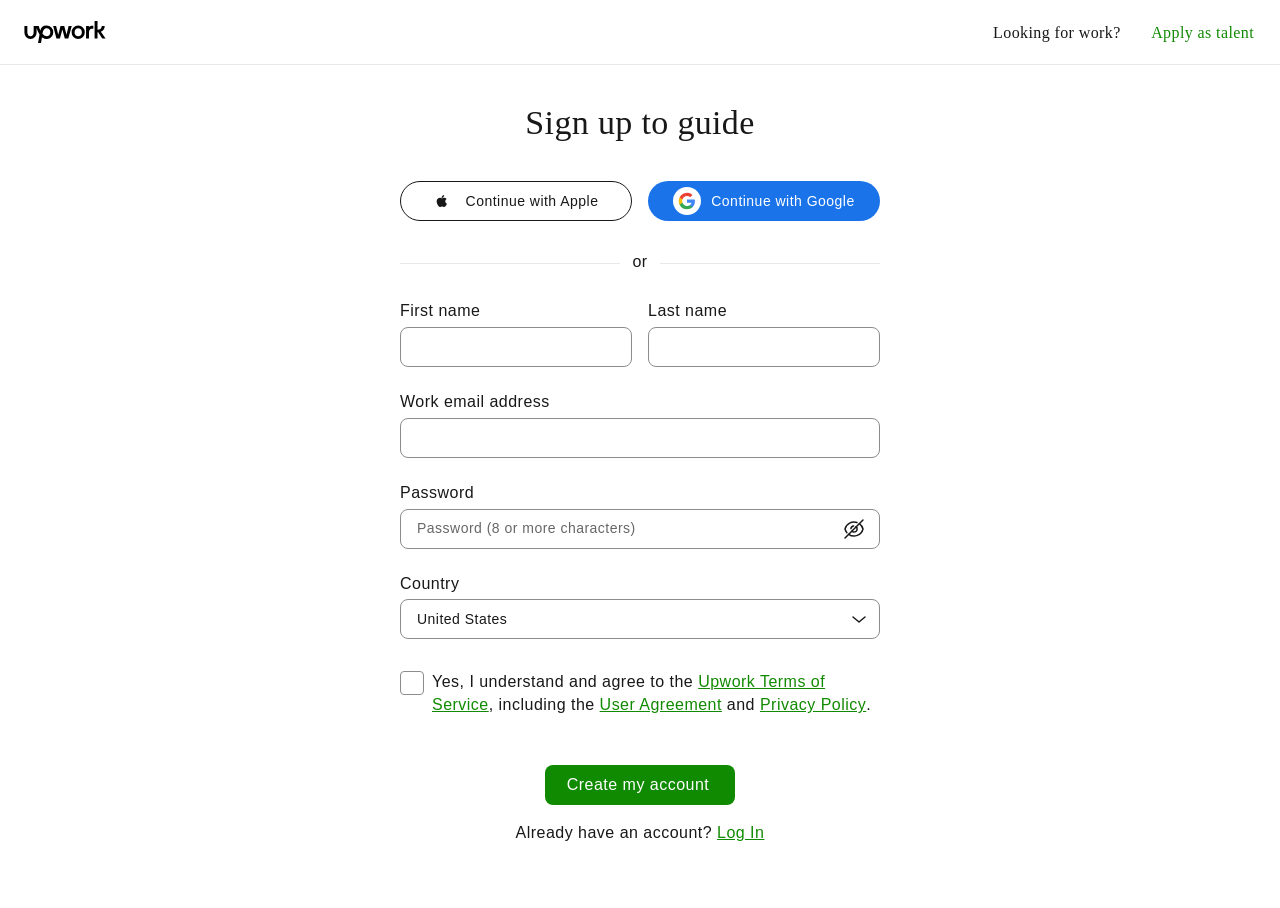
==== client/signup/index.html @ c08cac0e "Added Customer 'inbox' page" ====
<!DOCTYPE html>
<html lang="en" theme="air-3-0">

<head>
  <meta charset="utf-8">
  <meta name="viewport" content="width=device-width, initial-scale=1">
  <title>Sign up to hire talent</title>
  <link rel="stylesheet" href="upwork-signup.css">
</head>

<body theme="air-3-0">
  <div class="microapp-slot-top">
    <div class="ma-scope_visitor-skinny" data-app="visitor-skinny" data-qa="" data-ver="v0.1.317"
      id="visitor-skinny-app-container" theme="air-3-0">
      <header class="nav-scrolled-top" data-internal-app="visitor-skinny" data-qa="visitor-skinny-nav"
        id="visitor-skinny-nav">
        <div class="visitor-skinny-nav-header"><a class="up-n-link nav-brand" data-cy="brand"
            href="https://www.upwork.com/" target="_self"><span class="sr-only"> Upwork home </span><span
              class="nav-logo"><svg aria-hidden="true" role="img" viewbox="0 0 102 28"
                xmlns="http://www.w3.org/2000/svg">
                <path
                  d="M28.18,19.06A6.54,6.54,0,0,1,23,16c.67-5.34,2.62-7,5.2-7s4.54,2,4.54,5-2,5-4.54,5m0-13.34a7.77,7.77,0,0,0-7.9,6.08,26,26,0,0,1-1.93-5.62H12v7.9c0,2.87-1.3,5-3.85,5s-4-2.12-4-5l0-7.9H.49v7.9A8.61,8.61,0,0,0,2.6,20a7.27,7.27,0,0,0,5.54,2.35c4.41,0,7.5-3.39,7.5-8.24V8.77a25.87,25.87,0,0,0,3.66,8.05L17.34,28h3.72l1.29-7.92a11,11,0,0,0,1.36,1,8.32,8.32,0,0,0,4.14,1.28h.34A8.1,8.1,0,0,0,36.37,14a8.12,8.12,0,0,0-8.19-8.31"
                  fill="var(--nav-logo)"></path>
                <path d="M80.8,7.86V6.18H77.2V21.81h3.65V15.69c0-3.77.34-6.48,5.4-6.13V6c-2.36-.18-4.2.31-5.45,1.87"
                  fill="var(--nav-logo)"></path>
                <polygon fill="var(--nav-logo)"
                  points="55.51 6.17 52.87 17.11 50.05 6.17 45.41 6.17 42.59 17.11 39.95 6.17 36.26 6.17 40.31 21.82 44.69 21.82 47.73 10.71 50.74 21.82 55.12 21.82 59.4 6.17 55.51 6.17">
                </polygon>
                <path
                  d="M67.42,19.07c-2.59,0-4.53-2.05-4.53-5s2-5,4.53-5S72,11,72,14s-2,5-4.54,5m0-13.35A8.1,8.1,0,0,0,59.25,14,8.18,8.18,0,1,0,75.6,14a8.11,8.11,0,0,0-8.18-8.31"
                  fill="var(--nav-logo)"></path>
                <path
                  d="M91.47,14.13h.84l5.09,7.69h4.11l-5.85-8.53a7.66,7.66,0,0,0,4.74-7.11H96.77c0,3.37-2.66,4.65-5.3,4.65V0H87.82V21.82h3.64Z"
                  fill="var(--nav-logo)"></path>
              </svg></span><!-- --></a><!-- --></div>
        <div class="visitor-skinny-nav-center"></div>
        <nav aria-label="Primary">
          <ul class="visitor-skinny-nav-right"><!-- --><!-- -->
            <li><span class="nav-d-none nav-d-lg-inline"> Looking for work? </span><a
                class="up-n-link nav-air3-btn nav-air3-btn-link nav-d-none nav-d-lg-inline-flex pr-0"
                href="https://www.upwork.com/nx/signup/?dest=home"> Apply as talent </a></li>
          </ul>
        </nav>
      </header><!-- -->
    </div>

  </div>
  <div id="__nuxt">
    <div id="__layout">
      <div class="layout-container" data-fetch-key="NuxtLayoutVisitorSkinny:0" data-umq-ssr="1">
        <div class="layout">
          <div class="visitor-skinny-app-loader" data-v-7e92b310=""></div> <!-- -->
          <main id="main" tabindex="-1">
            <div><!-- --> <!-- --> <!-- -->
              <div class="container air3-grid-container" data-v-27736af6="" id="signup-redesigned-form">
                <div aria-live="polite" class="sr-only" data-v-27736af6="" id="loading-status" role="status"></div>
                <div class="page-container" data-v-27736af6=""><!-- -->
                  <div class="page-card mt-8x my-md-10x mb-0 mb-md-10x py-0" data-v-27736af6=""><!-- -->
                    <h2 class="text-center display-rebrand my-6x" data-v-27736af6="">
                      <div data-v-27736af6=""><span data-v-27736af6="">Sign up to guide</span></div>
                    </h2>
                    <div class="text-center" data-v-27736af6=""><!-- --></div>
                    <div data-v-27736af6="">
                      <div class="air3-grid-container my-6x my-md-10x col-gap-4x" data-v-27736af6="">
                        <div class="span-12 span-md-6 sso-button-container" data-v-27736af6=""><button
                            class="air3-btn mr-0 apple-sso-button full-width mb-0 air3-btn-primary p-0"
                            data-v-27736af6="" data-v-94dd5504="" type="button">
                            <div class="mr-2x air3-icon sm" data-v-94dd5504=""><svg aria-hidden="true" fill="none"
                                role="img" viewbox="0 0 24 24" xmlns="http://www.w3.org/2000/svg">
                                <path clip-rule="evenodd"
                                  d="M15.117 3a3.908 3.908 0 01-.87 2.918 3.607 3.607 0 01-2.778 1.409 3.657 3.657 0 01.9-2.848A4.287 4.287 0 0115.117 3z"
                                  fill="var(--icon-color, #001e00)" fill-rule="evenodd"></path>
                                <path clip-rule="evenodd"
                                  d="M18.295 18.381c.453-.69.844-1.42 1.17-2.178a3.997 3.997 0 01-.53-7.204 4.586 4.586 0 00-3.458-1.83c-.705.01-1.401.16-2.048.44-.433.22-.905.353-1.389.39a4.726 4.726 0 01-1.559-.36c-.6-.25-1.24-.388-1.888-.41a4.676 4.676 0 00-3.777 2.26c-1.31 1.998-1.09 5.805.999 8.992.79 1.2 1.808 2.508 3.127 2.508.46-.01.91-.123 1.32-.33a3.997 3.997 0 013.587 0c.395.217.838.334 1.289.34 1.329-.01 2.398-1.459 3.157-2.618z"
                                  fill="var(--icon-color, #001e00)" fill-rule="evenodd"></path>
                              </svg></div> <span data-v-94dd5504="">Continue with Apple</span>
                          </button> <!-- --> <!-- --></div>
                        <div class="span-12 sso-button-container span-md-6" data-v-27736af6="">
                          <div data-v-27736af6="">
                            <div>
                              <div id="up_gsi_button">
                                <button class="google-sso-static" type="button">
                                  <span class="google-sso-static-logo">
                                    <svg aria-hidden="true" viewbox="0 0 24 24" xmlns="http://www.w3.org/2000/svg">
                                      <path
                                        d="M22.56 12.25c0-.78-.07-1.53-.2-2.25H12v4.26h5.92a5.06 5.06 0 01-2.2 3.32v2.77h3.57c2.08-1.92 3.27-4.74 3.27-8.1z"
                                        fill="#4285F4"></path>
                                      <path
                                        d="M12 23c2.97 0 5.46-.98 7.28-2.66l-3.57-2.77c-.98.66-2.23 1.06-3.71 1.06-2.86 0-5.29-1.93-6.16-4.53H2.18v2.84A11 11 0 0012 23z"
                                        fill="#34A853"></path>
                                      <path
                                        d="M5.84 14.1A6.6 6.6 0 015.49 12c0-.73.13-1.43.35-2.09V7.07H2.18a11 11 0 000 9.87l3.66-2.85z"
                                        fill="#FBBC05"></path>
                                      <path
                                        d="M12 5.38c1.62 0 3.06.56 4.21 1.64l3.15-3.15A11 11 0 002.18 7.07l3.66 2.84C6.71 7.31 9.14 5.38 12 5.38z"
                                        fill="#EA4335"></path>
                                    </svg>
                                  </span>
                                  <span>Continue with Google</span>
                                </button>
                              </div>
                            </div>
                          </div> <!-- --> <!-- -->
                        </div>
                      </div>
                      <p class="google-sso-separator my-6x" data-v-27736af6=""><span class="p-0 px-3x"
                          data-v-27736af6="">
                          or
                        </span></p>
                    </div>
                    <form data-v-27736af6="" id="signupForm-redesigned"><!-- -->
                      <div class="air3-grid-container name-inputs col-gap-4x" data-v-27736af6="">
                        <div class="span-6 mt-3x" data-v-27736af6=""><label class="mb-1x" data-v-27736af6=""
                            for="first-name-input">
                            First name
                          </label>
                          <div class="air3-input-group" data-v-27736af6=""><input
                              aria-describedby="first-name-validation-messages" aria-required="true"
                              autocomplete="given-name" class="air3-input" data-v-27736af6="" id="first-name-input"
                              type="text" /></div> <!-- -->
                        </div>
                        <div class="span-6 mt-3x" data-v-27736af6=""><label class="mb-1x" data-v-27736af6=""
                            for="last-name-input">
                            Last name
                          </label>
                          <div class="air3-input-group" data-v-27736af6=""><input
                              aria-describedby="last-name-validation-messages" aria-required="true"
                              autocomplete="family-name" class="air3-input" data-v-27736af6="" id="last-name-input"
                              type="text" /></div> <!-- -->
                        </div>
                      </div>
                      <div class="mt-3x mt-md-6x" data-v-27736af6=""><label class="mb-1x" data-v-27736af6=""
                          for="redesigned-input-email">
                          Work email address
                        </label>
                        <div class="air3-input-group" data-v-27736af6=""><input
                            aria-describedby="email-validation-messages" aria-required="true" autocomplete="email"
                            class="air3-input" data-v-27736af6="" id="redesigned-input-email" type="email" /></div>
                        <!-- --> <!-- -->
                      </div>
                      <div class="mt-3x mt-md-6x" data-v-27736af6=""><label class="mb-1x" data-v-27736af6=""
                          for="password-input">
                          Password
                        </label>
                        <div data-v-27736af6="" has-icon="true">
                          <div class="air3-input-group is-appended"><!-- --> <input
                              aria-describedby="password-validation-messages"
                              aria-label="Password (8 or more characters)" aria-required="true"
                              autocomplete="new-password" class="air3-input" data-v-27736af6="" id="password-input"
                              placeholder="Password (8 or more characters)" type="password" />
                            <div class="air3-input-append"><!-- --> <!-- --> <button aria-checked="false"
                                aria-label="Show password" data-v-27736af6="" role="switch"
                                style="display: inline-flex; cursor: pointer; border-width: medium; border-style: none; border-color: currentcolor; border-image: initial; background: none;"
                                type="button">
                                <div aria-hidden="true" class="air3-icon md" data-v-27736af6=""><svg aria-hidden="true"
                                    data-name="Layer 1" role="img" viewbox="0 0 24 24"
                                    xmlns="http://www.w3.org/2000/svg">
                                    <path
                                      d="M6.68 17.32A9.28 9.28 0 0021 12a9.42 9.42 0 00-3.68-5.32M15 5.5A9.28 9.28 0 003 12a9.43 9.43 0 001.91 3.69m9.28-5.88a2.73 2.73 0 01.49.63"
                                      fill="none" stroke="var(--icon-color, #001e00)" stroke-linecap="round"
                                      stroke-linejoin="round" stroke-width="1.5" vector-effect="non-scaling-stroke">
                                    </path>
                                    <line fill="none" stroke="var(--icon-color, #001e00)" stroke-linecap="round"
                                      stroke-linejoin="round" stroke-width="1.5" vector-effect="non-scaling-stroke"
                                      x1="3" x2="21" y1="21" y2="3"></line>
                                    <path
                                      d="M8.91 11.68a3.11 3.11 0 012.77-2.77m-1.87 5.28a3 3 0 002.19.91 3.1 3.1 0 003.1-3.1 3 3 0 00-.91-2.19"
                                      fill="none" stroke="var(--icon-color, #001e00)" stroke-linecap="round"
                                      stroke-linejoin="round" stroke-width="1.5" vector-effect="non-scaling-stroke">
                                    </path>
                                  </svg></div>
                              </button></div> <!-- -->
                          </div>
                        </div> <!-- -->
                      </div>
                      <div class="mt-3x mt-md-6x mb-3x" data-v-27736af6=""><label class="mb-1x" data-v-27736af6=""
                          id="select-a-country">
                          Country
                        </label>
                        <div class="d-block country-dropdown air3-dropdown is-min-width is-desktop"
                          data-ev-sublocation="!dropdown" data-v-27736af6="" id="country-dropdown" theme="air-3-0">
                          <!-- -->
                          <div aria-controls="dropdown-menu" aria-describedby="country-validation-messages"
                            aria-expanded="false" aria-labelledby="select-a-country" aria-required="true"
                            class="air3-dropdown-toggle is-selected" data-ev-label="dropdown_toggle"
                            data-test="dropdown-toggle" role="combobox" tabindex="0">
                            <div class="air3-dropdown-toggle-title"><!-- --> <span
                                class="air3-dropdown-toggle-label ellipsis">
                                United States
                              </span>
                              <div class="air3-dropdown-icon air3-icon md"><svg aria-hidden="true" fill="none"
                                  role="img" viewbox="0 0 24 24" xmlns="http://www.w3.org/2000/svg">
                                  <path d="M18 10l-6 5-6-5" stroke="var(--icon-color, #001e00)" stroke-linecap="round"
                                    stroke-linejoin="round" stroke-miterlimit="10" stroke-width="1.5"
                                    vector-effect="non-scaling-stroke"></path>
                                </svg></div>
                            </div>
                          </div> <!-- -->
                        </div>
                      </div>
                      <div data-v-27736af6=""><!-- --></div> <!-- -->
                      <div aria-labelledby="checkbox-group-1"
                        class="air3-checkbox-group page-terms-checkboxes mt-3x mt-md-6x"
                        data-ev-sublocation="!checkbox_group" data-v-27736af6="" role="group"
                        style="--checkbox-group-gap: 0;">
                        <div id="checkbox-group-1"> <!-- --></div> <!-- --> <!-- --> <label
                          class="py-2x air3-checkbox-label" data-test="checkbox-label" data-v-27736af6=""
                          id="checkbox-terms"><input aria-describedby="checkbox-terms-validation-messages"
                            aria-required="true" class="air3-checkbox-input sr-only" name="" type="checkbox"
                            value="true" /> <span class="air3-checkbox-fake-input" data-test="checkbox-input">
                            <div class="air3-icon md" data-test="checkbox-icon"><svg aria-hidden="true" fill="none"
                                role="img" viewbox="0 0 24 24" xmlns="http://www.w3.org/2000/svg">
                                <path d="M19 7l-9.99 9L5 12.365" stroke="var(--icon-color, #001e00)"
                                  stroke-linecap="round" stroke-linejoin="round" stroke-miterlimit="10"
                                  stroke-width="1.5" vector-effect="non-scaling-stroke"></path>
                              </svg></div> <!-- --> <!-- -->
                          </span> <span data-v-27736af6="">Yes, I understand and agree to the <a class="up-n-link"
                              data-v-27736af6="" href="https://www.upwork.com/legal" target="_blank">Upwork Terms of
                              Service</a>, including the <a class="up-n-link" data-v-27736af6=""
                              href="https://www.upwork.com/legal" target="_blank">User Agreement</a> and <a
                              class="up-n-link" data-v-27736af6="" href="https://www.upwork.com/legal"
                              target="_blank">Privacy Policy</a>.</span></label> <!-- -->
                      </div>
                      <div class="text-center mt-6x mt-md-10x" data-v-27736af6=""><button
                          class="air3-btn air3-btn-primary air3-btn-block-sm"
                          data-ev-click-data='{"email":null,"accountType":"client","isSSORegistrant":false,"ssoProvider":null}'
                          data-ev-label="create_my_account" data-v-27736af6="" id="button-submit-form" type="button">
                          <div class="air3-icon sm" data-v-27736af6="" style="display: none;"><svg class="spinner"
                              viewbox="25 25 50 50" xmlns="http://www.w3.org/2000/svg">
                              <circle cx="50" cy="50" r="20" stroke-miterlimit="10" stroke-width="4"></circle>
                            </svg></div> <span aria-atomic="true" aria-live="polite" class="sr-only" data-v-27736af6=""
                            role="status">
                            Create my account
                          </span> <span aria-hidden="true" data-v-27736af6="">
                            Create my account
                          </span>
                        </button></div> <!-- -->
                      <div class="text-center text-body mt-4x mb-6x" data-v-27736af6="">
                        <div data-v-27736af6="">
                          <div>
                            <div class="d-lg-none" data-qa="signup-type-button-mobile-form-hatch">
                              <div><span class="text-body">
                                  Looking for work?
                                  <button class="air3-btn air3-btn-link mb-0 px-2x py-0" type="button">
                                    Apply as talent
                                  </button></span></div>
                            </div>
                            <div class="d-none d-lg-block" data-qa="signup-type-button-pc-form-hatch"><span
                                class="text-body">
                                Already have an account?
                                <a class="up-n-link" href="https://www.upwork.com/ab/account-security/login">
                                  Log In
                                </a></span></div>
                          </div>
                        </div>
                      </div>
                    </form>
                  </div>
                </div>
              </div>
            </div>
          </main>
        </div>  
      </div>
    </div>
  </div>
</body>

</html>
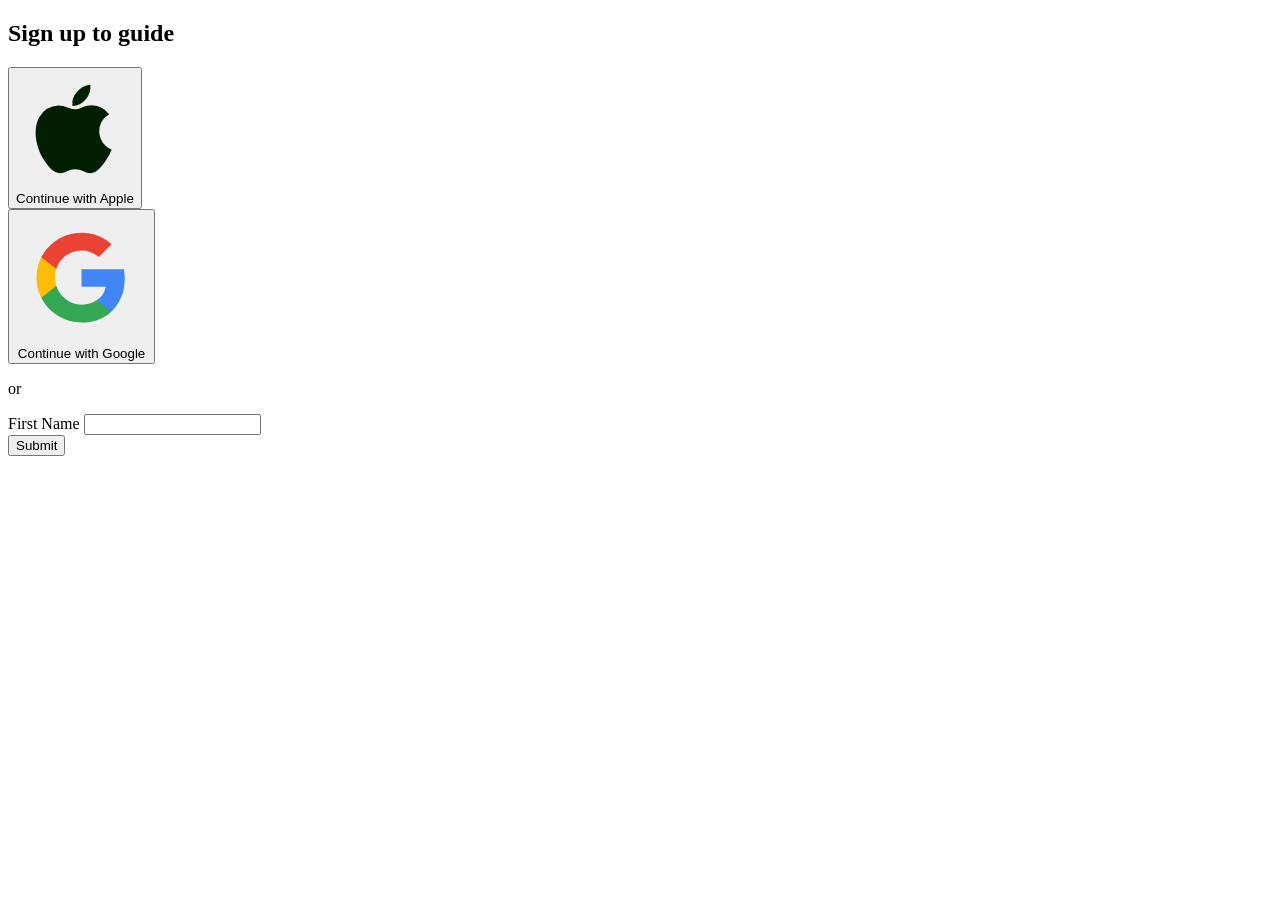
==== commit 6165c539: "Spent all day on a road trip working on classes" ====
--- a/client/signup/index.html
+++ b/client/signup/index.html
@@ -1,258 +1,76 @@
-<!DOCTYPE html>
+<!doctype html>
 <html lang="en" theme="air-3-0">
+  <head>
+    <meta charset="UTF-8" />
+    <meta name="viewport" content="width=device-width, initial-scale=1" />
+    <script type="module" src="./source/ui.js"></script>
+    <title>Create an account to book expedition guides</title>
+    <link rel="stylesheet" href="star-gps-signup.css" />
+  </head>
 
-<head>
-  <meta charset="utf-8">
-  <meta name="viewport" content="width=device-width, initial-scale=1">
-  <title>Sign up to hire talent</title>
-  <link rel="stylesheet" href="upwork-signup.css">
-</head>
-
-<body theme="air-3-0">
-  <div class="microapp-slot-top">
-    <div class="ma-scope_visitor-skinny" data-app="visitor-skinny" data-qa="" data-ver="v0.1.317"
-      id="visitor-skinny-app-container" theme="air-3-0">
-      <header class="nav-scrolled-top" data-internal-app="visitor-skinny" data-qa="visitor-skinny-nav"
-        id="visitor-skinny-nav">
-        <div class="visitor-skinny-nav-header"><a class="up-n-link nav-brand" data-cy="brand"
-            href="https://www.upwork.com/" target="_self"><span class="sr-only"> Upwork home </span><span
-              class="nav-logo"><svg aria-hidden="true" role="img" viewbox="0 0 102 28"
-                xmlns="http://www.w3.org/2000/svg">
-                <path
-                  d="M28.18,19.06A6.54,6.54,0,0,1,23,16c.67-5.34,2.62-7,5.2-7s4.54,2,4.54,5-2,5-4.54,5m0-13.34a7.77,7.77,0,0,0-7.9,6.08,26,26,0,0,1-1.93-5.62H12v7.9c0,2.87-1.3,5-3.85,5s-4-2.12-4-5l0-7.9H.49v7.9A8.61,8.61,0,0,0,2.6,20a7.27,7.27,0,0,0,5.54,2.35c4.41,0,7.5-3.39,7.5-8.24V8.77a25.87,25.87,0,0,0,3.66,8.05L17.34,28h3.72l1.29-7.92a11,11,0,0,0,1.36,1,8.32,8.32,0,0,0,4.14,1.28h.34A8.1,8.1,0,0,0,36.37,14a8.12,8.12,0,0,0-8.19-8.31"
-                  fill="var(--nav-logo)"></path>
-                <path d="M80.8,7.86V6.18H77.2V21.81h3.65V15.69c0-3.77.34-6.48,5.4-6.13V6c-2.36-.18-4.2.31-5.45,1.87"
-                  fill="var(--nav-logo)"></path>
-                <polygon fill="var(--nav-logo)"
-                  points="55.51 6.17 52.87 17.11 50.05 6.17 45.41 6.17 42.59 17.11 39.95 6.17 36.26 6.17 40.31 21.82 44.69 21.82 47.73 10.71 50.74 21.82 55.12 21.82 59.4 6.17 55.51 6.17">
-                </polygon>
-                <path
-                  d="M67.42,19.07c-2.59,0-4.53-2.05-4.53-5s2-5,4.53-5S72,11,72,14s-2,5-4.54,5m0-13.35A8.1,8.1,0,0,0,59.25,14,8.18,8.18,0,1,0,75.6,14a8.11,8.11,0,0,0-8.18-8.31"
-                  fill="var(--nav-logo)"></path>
-                <path
-                  d="M91.47,14.13h.84l5.09,7.69h4.11l-5.85-8.53a7.66,7.66,0,0,0,4.74-7.11H96.77c0,3.37-2.66,4.65-5.3,4.65V0H87.82V21.82h3.64Z"
-                  fill="var(--nav-logo)"></path>
-              </svg></span><!-- --></a><!-- --></div>
-        <div class="visitor-skinny-nav-center"></div>
-        <nav aria-label="Primary">
-          <ul class="visitor-skinny-nav-right"><!-- --><!-- -->
-            <li><span class="nav-d-none nav-d-lg-inline"> Looking for work? </span><a
-                class="up-n-link nav-air3-btn nav-air3-btn-link nav-d-none nav-d-lg-inline-flex pr-0"
-                href="https://www.upwork.com/nx/signup/?dest=home"> Apply as talent </a></li>
-          </ul>
-        </nav>
-      </header><!-- -->
-    </div>
-
-  </div>
-  <div id="__nuxt">
-    <div id="__layout">
-      <div class="layout-container" data-fetch-key="NuxtLayoutVisitorSkinny:0" data-umq-ssr="1">
+  <body theme="air-3-0">
+    <div class="microapp-slot-top">
+      <div class="ma-scope_visitor-skinny" id="visitor-skinny-app-container">
+        <header></header>
         <div class="layout">
-          <div class="visitor-skinny-app-loader" data-v-7e92b310=""></div> <!-- -->
-          <main id="main" tabindex="-1">
-            <div><!-- --> <!-- --> <!-- -->
-              <div class="container air3-grid-container" data-v-27736af6="" id="signup-redesigned-form">
-                <div aria-live="polite" class="sr-only" data-v-27736af6="" id="loading-status" role="status"></div>
-                <div class="page-container" data-v-27736af6=""><!-- -->
-                  <div class="page-card mt-8x my-md-10x mb-0 mb-md-10x py-0" data-v-27736af6=""><!-- -->
-                    <h2 class="text-center display-rebrand my-6x" data-v-27736af6="">
-                      <div data-v-27736af6=""><span data-v-27736af6="">Sign up to guide</span></div>
+          <div class="visitor-skinny-app-loader"></div>
+          <main id="main">
+            <div>
+              <div
+                class="container air3-grid-container"
+                id="signup-redesigned-form"
+              >
+                <div class="sr-only" id="loading-status"></div>
+                <div class="page-container">
+                  <div class="page-card mt-8x my-md-10x mb-0 mb-md-10x py-0">
+                    <h2 class="text-center display-rebrand my-6x">
+                      <div>
+                        <span>Sign up to guide</span>
+                      </div>
                     </h2>
-                    <div class="text-center" data-v-27736af6=""><!-- --></div>
-                    <div data-v-27736af6="">
-                      <div class="air3-grid-container my-6x my-md-10x col-gap-4x" data-v-27736af6="">
-                        <div class="span-12 span-md-6 sso-button-container" data-v-27736af6=""><button
-                            class="air3-btn mr-0 apple-sso-button full-width mb-0 air3-btn-primary p-0"
-                            data-v-27736af6="" data-v-94dd5504="" type="button">
-                            <div class="mr-2x air3-icon sm" data-v-94dd5504=""><svg aria-hidden="true" fill="none"
-                                role="img" viewbox="0 0 24 24" xmlns="http://www.w3.org/2000/svg">
-                                <path clip-rule="evenodd"
-                                  d="M15.117 3a3.908 3.908 0 01-.87 2.918 3.607 3.607 0 01-2.778 1.409 3.657 3.657 0 01.9-2.848A4.287 4.287 0 0115.117 3z"
-                                  fill="var(--icon-color, #001e00)" fill-rule="evenodd"></path>
-                                <path clip-rule="evenodd"
-                                  d="M18.295 18.381c.453-.69.844-1.42 1.17-2.178a3.997 3.997 0 01-.53-7.204 4.586 4.586 0 00-3.458-1.83c-.705.01-1.401.16-2.048.44-.433.22-.905.353-1.389.39a4.726 4.726 0 01-1.559-.36c-.6-.25-1.24-.388-1.888-.41a4.676 4.676 0 00-3.777 2.26c-1.31 1.998-1.09 5.805.999 8.992.79 1.2 1.808 2.508 3.127 2.508.46-.01.91-.123 1.32-.33a3.997 3.997 0 013.587 0c.395.217.838.334 1.289.34 1.329-.01 2.398-1.459 3.157-2.618z"
-                                  fill="var(--icon-color, #001e00)" fill-rule="evenodd"></path>
-                              </svg></div> <span data-v-94dd5504="">Continue with Apple</span>
-                          </button> <!-- --> <!-- --></div>
-                        <div class="span-12 sso-button-container span-md-6" data-v-27736af6="">
-                          <div data-v-27736af6="">
-                            <div>
-                              <div id="up_gsi_button">
-                                <button class="google-sso-static" type="button">
-                                  <span class="google-sso-static-logo">
-                                    <svg aria-hidden="true" viewbox="0 0 24 24" xmlns="http://www.w3.org/2000/svg">
-                                      <path
-                                        d="M22.56 12.25c0-.78-.07-1.53-.2-2.25H12v4.26h5.92a5.06 5.06 0 01-2.2 3.32v2.77h3.57c2.08-1.92 3.27-4.74 3.27-8.1z"
-                                        fill="#4285F4"></path>
-                                      <path
-                                        d="M12 23c2.97 0 5.46-.98 7.28-2.66l-3.57-2.77c-.98.66-2.23 1.06-3.71 1.06-2.86 0-5.29-1.93-6.16-4.53H2.18v2.84A11 11 0 0012 23z"
-                                        fill="#34A853"></path>
-                                      <path
-                                        d="M5.84 14.1A6.6 6.6 0 015.49 12c0-.73.13-1.43.35-2.09V7.07H2.18a11 11 0 000 9.87l3.66-2.85z"
-                                        fill="#FBBC05"></path>
-                                      <path
-                                        d="M12 5.38c1.62 0 3.06.56 4.21 1.64l3.15-3.15A11 11 0 002.18 7.07l3.66 2.84C6.71 7.31 9.14 5.38 12 5.38z"
-                                        fill="#EA4335"></path>
-                                    </svg>
-                                  </span>
-                                  <span>Continue with Google</span>
-                                </button>
-                              </div>
+                    <div class="text-center"></div>
+                    <div class="air3-grid-container my-6x my-md-10x col-gap-4x">
+                      <div class="span-12 span-md-6 sso-button-container">
+                        <button
+                          class="air3-btn mr-0 apple-sso-button full-width mb-0 air3-btn-primary p-0"
+                          type="button"
+                        >
+                          <div class="mr-2x air3-icon sm">
+                            <img src="images/apple-logo-signup.svg" alt="Apple" />
+                          </div>
+                          <span>Continue with Apple</span>
+                        </button>
+                      </div>
+                      <div class="span-12 sso-button-container span-md-6">
+                        <div>
+                          <div>
+                            <div id="up_gsi_button">
+                              <button class="google-sso-static" type="button">
+                                <span class="google-sso-static-logo">
+                                  <img
+                                    src="images/google-logo-signup.svg"
+                                    alt="Google"
+                                  />
+                                </span>
+                                <span>Continue with Google</span>
+                              </button>
                             </div>
-                          </div> <!-- --> <!-- -->
+                          </div>
                         </div>
                       </div>
-                      <p class="google-sso-separator my-6x" data-v-27736af6=""><span class="p-0 px-3x"
-                          data-v-27736af6="">
-                          or
-                        </span></p>
                     </div>
-                    <form data-v-27736af6="" id="signupForm-redesigned"><!-- -->
-                      <div class="air3-grid-container name-inputs col-gap-4x" data-v-27736af6="">
-                        <div class="span-6 mt-3x" data-v-27736af6=""><label class="mb-1x" data-v-27736af6=""
-                            for="first-name-input">
-                            First name
-                          </label>
-                          <div class="air3-input-group" data-v-27736af6=""><input
-                              aria-describedby="first-name-validation-messages" aria-required="true"
-                              autocomplete="given-name" class="air3-input" data-v-27736af6="" id="first-name-input"
-                              type="text" /></div> <!-- -->
-                        </div>
-                        <div class="span-6 mt-3x" data-v-27736af6=""><label class="mb-1x" data-v-27736af6=""
-                            for="last-name-input">
-                            Last name
-                          </label>
-                          <div class="air3-input-group" data-v-27736af6=""><input
-                              aria-describedby="last-name-validation-messages" aria-required="true"
-                              autocomplete="family-name" class="air3-input" data-v-27736af6="" id="last-name-input"
-                              type="text" /></div> <!-- -->
-                        </div>
+                    <p class="google-sso-separator my-6x">
+                      <span class="p-0 px-3x"> or </span>
+                    </p>
+
+                    <!--Start Name Container-->
+                    <form id="signupForm-redesigned">
+                      <div>
+                        <label for="first-name-input">First Name</label>
+                        <input id="clientName" name="clientName" />
                       </div>
-                      <div class="mt-3x mt-md-6x" data-v-27736af6=""><label class="mb-1x" data-v-27736af6=""
-                          for="redesigned-input-email">
-                          Work email address
-                        </label>
-                        <div class="air3-input-group" data-v-27736af6=""><input
-                            aria-describedby="email-validation-messages" aria-required="true" autocomplete="email"
-                            class="air3-input" data-v-27736af6="" id="redesigned-input-email" type="email" /></div>
-                        <!-- --> <!-- -->
-                      </div>
-                      <div class="mt-3x mt-md-6x" data-v-27736af6=""><label class="mb-1x" data-v-27736af6=""
-                          for="password-input">
-                          Password
-                        </label>
-                        <div data-v-27736af6="" has-icon="true">
-                          <div class="air3-input-group is-appended"><!-- --> <input
-                              aria-describedby="password-validation-messages"
-                              aria-label="Password (8 or more characters)" aria-required="true"
-                              autocomplete="new-password" class="air3-input" data-v-27736af6="" id="password-input"
-                              placeholder="Password (8 or more characters)" type="password" />
-                            <div class="air3-input-append"><!-- --> <!-- --> <button aria-checked="false"
-                                aria-label="Show password" data-v-27736af6="" role="switch"
-                                style="display: inline-flex; cursor: pointer; border-width: medium; border-style: none; border-color: currentcolor; border-image: initial; background: none;"
-                                type="button">
-                                <div aria-hidden="true" class="air3-icon md" data-v-27736af6=""><svg aria-hidden="true"
-                                    data-name="Layer 1" role="img" viewbox="0 0 24 24"
-                                    xmlns="http://www.w3.org/2000/svg">
-                                    <path
-                                      d="M6.68 17.32A9.28 9.28 0 0021 12a9.42 9.42 0 00-3.68-5.32M15 5.5A9.28 9.28 0 003 12a9.43 9.43 0 001.91 3.69m9.28-5.88a2.73 2.73 0 01.49.63"
-                                      fill="none" stroke="var(--icon-color, #001e00)" stroke-linecap="round"
-                                      stroke-linejoin="round" stroke-width="1.5" vector-effect="non-scaling-stroke">
-                                    </path>
-                                    <line fill="none" stroke="var(--icon-color, #001e00)" stroke-linecap="round"
-                                      stroke-linejoin="round" stroke-width="1.5" vector-effect="non-scaling-stroke"
-                                      x1="3" x2="21" y1="21" y2="3"></line>
-                                    <path
-                                      d="M8.91 11.68a3.11 3.11 0 012.77-2.77m-1.87 5.28a3 3 0 002.19.91 3.1 3.1 0 003.1-3.1 3 3 0 00-.91-2.19"
-                                      fill="none" stroke="var(--icon-color, #001e00)" stroke-linecap="round"
-                                      stroke-linejoin="round" stroke-width="1.5" vector-effect="non-scaling-stroke">
-                                    </path>
-                                  </svg></div>
-                              </button></div> <!-- -->
-                          </div>
-                        </div> <!-- -->
-                      </div>
-                      <div class="mt-3x mt-md-6x mb-3x" data-v-27736af6=""><label class="mb-1x" data-v-27736af6=""
-                          id="select-a-country">
-                          Country
-                        </label>
-                        <div class="d-block country-dropdown air3-dropdown is-min-width is-desktop"
-                          data-ev-sublocation="!dropdown" data-v-27736af6="" id="country-dropdown" theme="air-3-0">
-                          <!-- -->
-                          <div aria-controls="dropdown-menu" aria-describedby="country-validation-messages"
-                            aria-expanded="false" aria-labelledby="select-a-country" aria-required="true"
-                            class="air3-dropdown-toggle is-selected" data-ev-label="dropdown_toggle"
-                            data-test="dropdown-toggle" role="combobox" tabindex="0">
-                            <div class="air3-dropdown-toggle-title"><!-- --> <span
-                                class="air3-dropdown-toggle-label ellipsis">
-                                United States
-                              </span>
-                              <div class="air3-dropdown-icon air3-icon md"><svg aria-hidden="true" fill="none"
-                                  role="img" viewbox="0 0 24 24" xmlns="http://www.w3.org/2000/svg">
-                                  <path d="M18 10l-6 5-6-5" stroke="var(--icon-color, #001e00)" stroke-linecap="round"
-                                    stroke-linejoin="round" stroke-miterlimit="10" stroke-width="1.5"
-                                    vector-effect="non-scaling-stroke"></path>
-                                </svg></div>
-                            </div>
-                          </div> <!-- -->
-                        </div>
-                      </div>
-                      <div data-v-27736af6=""><!-- --></div> <!-- -->
-                      <div aria-labelledby="checkbox-group-1"
-                        class="air3-checkbox-group page-terms-checkboxes mt-3x mt-md-6x"
-                        data-ev-sublocation="!checkbox_group" data-v-27736af6="" role="group"
-                        style="--checkbox-group-gap: 0;">
-                        <div id="checkbox-group-1"> <!-- --></div> <!-- --> <!-- --> <label
-                          class="py-2x air3-checkbox-label" data-test="checkbox-label" data-v-27736af6=""
-                          id="checkbox-terms"><input aria-describedby="checkbox-terms-validation-messages"
-                            aria-required="true" class="air3-checkbox-input sr-only" name="" type="checkbox"
-                            value="true" /> <span class="air3-checkbox-fake-input" data-test="checkbox-input">
-                            <div class="air3-icon md" data-test="checkbox-icon"><svg aria-hidden="true" fill="none"
-                                role="img" viewbox="0 0 24 24" xmlns="http://www.w3.org/2000/svg">
-                                <path d="M19 7l-9.99 9L5 12.365" stroke="var(--icon-color, #001e00)"
-                                  stroke-linecap="round" stroke-linejoin="round" stroke-miterlimit="10"
-                                  stroke-width="1.5" vector-effect="non-scaling-stroke"></path>
-                              </svg></div> <!-- --> <!-- -->
-                          </span> <span data-v-27736af6="">Yes, I understand and agree to the <a class="up-n-link"
-                              data-v-27736af6="" href="https://www.upwork.com/legal" target="_blank">Upwork Terms of
-                              Service</a>, including the <a class="up-n-link" data-v-27736af6=""
-                              href="https://www.upwork.com/legal" target="_blank">User Agreement</a> and <a
-                              class="up-n-link" data-v-27736af6="" href="https://www.upwork.com/legal"
-                              target="_blank">Privacy Policy</a>.</span></label> <!-- -->
-                      </div>
-                      <div class="text-center mt-6x mt-md-10x" data-v-27736af6=""><button
-                          class="air3-btn air3-btn-primary air3-btn-block-sm"
-                          data-ev-click-data='{"email":null,"accountType":"client","isSSORegistrant":false,"ssoProvider":null}'
-                          data-ev-label="create_my_account" data-v-27736af6="" id="button-submit-form" type="button">
-                          <div class="air3-icon sm" data-v-27736af6="" style="display: none;"><svg class="spinner"
-                              viewbox="25 25 50 50" xmlns="http://www.w3.org/2000/svg">
-                              <circle cx="50" cy="50" r="20" stroke-miterlimit="10" stroke-width="4"></circle>
-                            </svg></div> <span aria-atomic="true" aria-live="polite" class="sr-only" data-v-27736af6=""
-                            role="status">
-                            Create my account
-                          </span> <span aria-hidden="true" data-v-27736af6="">
-                            Create my account
-                          </span>
-                        </button></div> <!-- -->
-                      <div class="text-center text-body mt-4x mb-6x" data-v-27736af6="">
-                        <div data-v-27736af6="">
-                          <div>
-                            <div class="d-lg-none" data-qa="signup-type-button-mobile-form-hatch">
-                              <div><span class="text-body">
-                                  Looking for work?
-                                  <button class="air3-btn air3-btn-link mb-0 px-2x py-0" type="button">
-                                    Apply as talent
-                                  </button></span></div>
-                            </div>
-                            <div class="d-none d-lg-block" data-qa="signup-type-button-pc-form-hatch"><span
-                                class="text-body">
-                                Already have an account?
-                                <a class="up-n-link" href="https://www.upwork.com/ab/account-security/login">
-                                  Log In
-                                </a></span></div>
-                          </div>
-                        </div>
+                      <div>
+                        <input type="submit" />
                       </div>
                     </form>
                   </div>
@@ -260,10 +78,8 @@
               </div>
             </div>
           </main>
-        </div>  
+        </div>
       </div>
     </div>
-  </div>
-</body>
-
-</html>+  </body>
+</html>
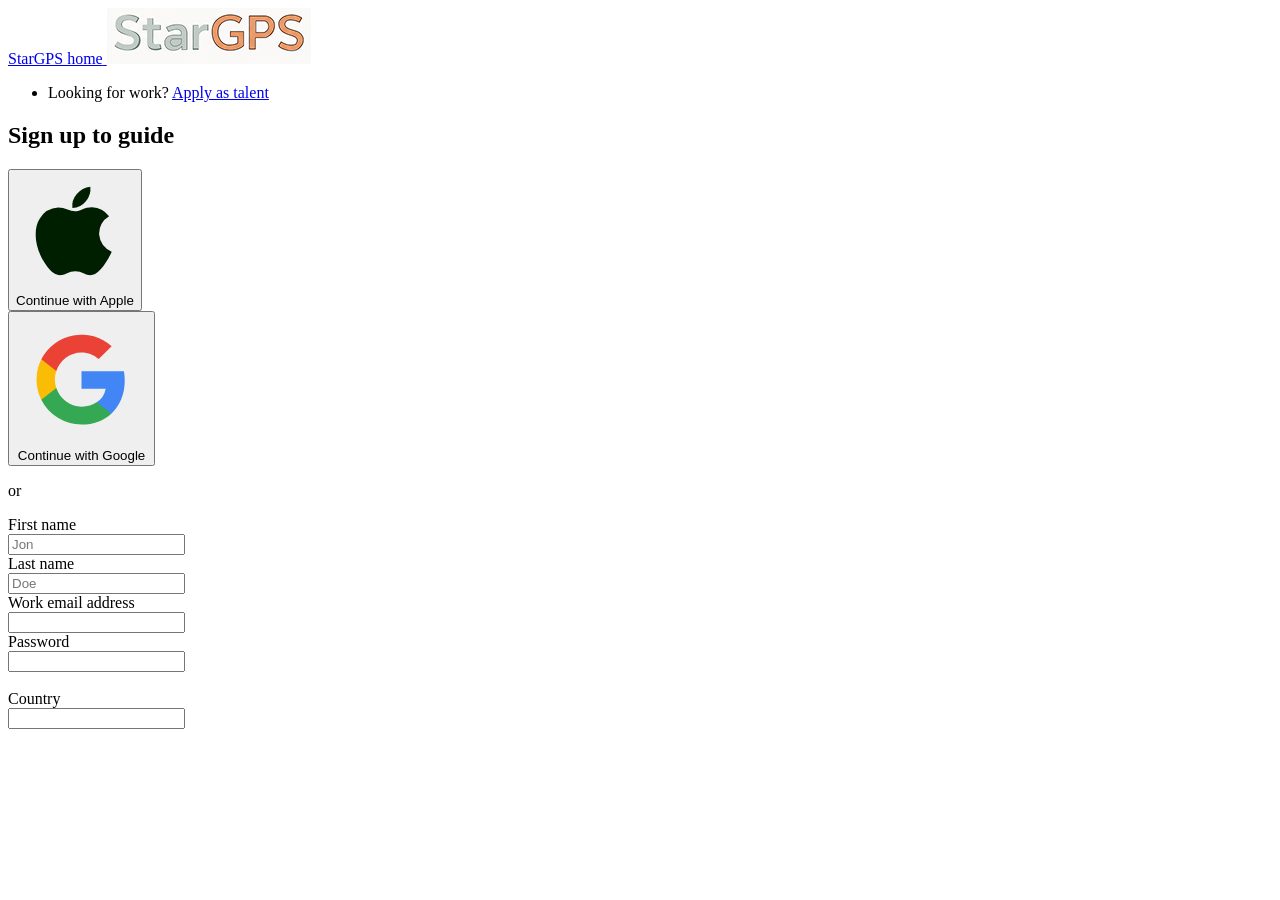
==== commit 3fa64b47: "Moved label and input rendering into their own functions" ====
--- a/client/signup/index.html
+++ b/client/signup/index.html
@@ -6,78 +6,156 @@
     <script type="module" src="./source/ui.js"></script>
     <title>Create an account to book expedition guides</title>
     <link rel="stylesheet" href="star-gps-signup.css" />
+    <link rel="preconnect" href="https://fonts.googleapis.com" />
+    <link rel="preconnect" href="https://fonts.gstatic.com" crossorigin />
+    <link
+      href="https://fonts.googleapis.com/css2?family=Instrument+Sans:ital,wght@0,400..700;1,400..700&display=swap"
+      rel="stylesheet"
+    />
   </head>
 
   <body theme="air-3-0">
+    <!-- Nav only: this container is position:fixed — do NOT put page content here -->
     <div class="microapp-slot-top">
-      <div class="ma-scope_visitor-skinny" id="visitor-skinny-app-container">
-        <header></header>
-        <div class="layout">
-          <div class="visitor-skinny-app-loader"></div>
-          <main id="main">
-            <div>
-              <div
-                class="container air3-grid-container"
-                id="signup-redesigned-form"
-              >
-                <div class="sr-only" id="loading-status"></div>
-                <div class="page-container">
-                  <div class="page-card mt-8x my-md-10x mb-0 mb-md-10x py-0">
-                    <h2 class="text-center display-rebrand my-6x">
-                      <div>
-                        <span>Sign up to guide</span>
-                      </div>
-                    </h2>
-                    <div class="text-center"></div>
-                    <div class="air3-grid-container my-6x my-md-10x col-gap-4x">
-                      <div class="span-12 span-md-6 sso-button-container">
-                        <button
-                          class="air3-btn mr-0 apple-sso-button full-width mb-0 air3-btn-primary p-0"
-                          type="button"
+      <div
+        class="ma-scope_visitor-skinny"
+        data-app="visitor-skinny"
+        id="visitor-skinny-app-container"
+        theme="air-3-0"
+      >
+        <header
+          class="nav-scrolled-top"
+          data-internal-app="visitor-skinny"
+          data-qa="visitor-skinny-nav"
+          id="visitor-skinny-nav"
+        >
+          <div class="visitor-skinny-nav-header">
+            <a
+              class="up-n-link nav-brand"
+              data-cy="brand"
+              href="https://www.example.com/"
+              target="_self"
+            >
+              <span class="sr-only">StarGPS home</span>
+              <span class="nav-logo">
+                <img src="images/stargps-logo.png" alt="StarGPS" />
+              </span>
+            </a>
+          </div>
+          <div class="visitor-skinny-nav-center"></div>
+          <nav aria-label="Primary">
+            <ul class="visitor-skinny-nav-right">
+              <li>
+                <span class="nav-d-none nav-d-lg-inline">Looking for work?</span>
+                <a
+                  class="up-n-link nav-air3-btn nav-air3-btn-link nav-d-none nav-d-lg-inline-flex pr-0"
+                  href="https://www.example.com/nx/signup/?dest=home"
+                >
+                  Apply as talent
+                </a>
+              </li>
+            </ul>
+          </nav>
+        </header>
+      </div>
+    </div>
+
+    <!-- Page content must be a sibling of the fixed nav, not a child -->
+    <div id="__nuxt">
+      <div id="__layout">
+        <div class="layout-container">
+          <div class="layout">
+            <div class="visitor-skinny-app-loader"></div>
+            <main id="main" tabindex="-1">
+              <div>
+                <div
+                  class="container air3-grid-container"
+                  data-v-27736af6=""
+                  id="signup-redesigned-form"
+                >
+                  <div
+                    aria-live="polite"
+                    class="sr-only"
+                    data-v-27736af6=""
+                    id="loading-status"
+                    role="status"
+                  ></div>
+                  <div class="page-container" data-v-27736af6="">
+                    <div
+                      class="page-card mt-8x my-md-10x mb-0 mb-md-10x py-0"
+                      data-v-27736af6=""
+                    >
+                      <h2
+                        class="text-center display-rebrand my-6x"
+                        data-v-27736af6=""
+                      >
+                        <div data-v-27736af6="">
+                          <span data-v-27736af6="">Sign up to guide</span>
+                        </div>
+                      </h2>
+                      <div class="text-center" data-v-27736af6=""></div>
+                      <div data-v-27736af6="">
+                        <div
+                          class="air3-grid-container my-6x my-md-10x col-gap-4x"
+                          data-v-27736af6=""
                         >
-                          <div class="mr-2x air3-icon sm">
-                            <img src="images/apple-logo-signup.svg" alt="Apple" />
+                          <div
+                            class="span-12 span-md-6 sso-button-container"
+                            data-v-27736af6=""
+                          >
+                            <button
+                              class="air3-btn mr-0 apple-sso-button full-width mb-0 air3-btn-primary p-0"
+                              data-v-27736af6=""
+                              type="button"
+                            >
+                              <div class="mr-2x air3-icon sm">
+                                <img
+                                  src="images/apple-logo-signup.svg"
+                                  alt="Apple"
+                                />
+                              </div>
+                              <span>Continue with Apple</span>
+                            </button>
                           </div>
-                          <span>Continue with Apple</span>
-                        </button>
-                      </div>
-                      <div class="span-12 sso-button-container span-md-6">
-                        <div>
-                          <div>
-                            <div id="up_gsi_button">
-                              <button class="google-sso-static" type="button">
-                                <span class="google-sso-static-logo">
-                                  <img
-                                    src="images/google-logo-signup.svg"
-                                    alt="Google"
-                                  />
-                                </span>
-                                <span>Continue with Google</span>
-                              </button>
+                          <div
+                            class="span-12 sso-button-container span-md-6"
+                            data-v-27736af6=""
+                          >
+                            <div data-v-27736af6="">
+                              <div>
+                                <div id="up_gsi_button">
+                                  <button
+                                    class="google-sso-static"
+                                    type="button"
+                                  >
+                                    <span class="google-sso-static-logo">
+                                      <img
+                                        src="images/google-logo-signup.svg"
+                                        alt="Google"
+                                      />
+                                    </span>
+                                    <span>Continue with Google</span>
+                                  </button>
+                                </div>
+                              </div>
                             </div>
                           </div>
                         </div>
+                        <p
+                          class="google-sso-separator my-6x"
+                          data-v-27736af6=""
+                        >
+                          <span class="p-0 px-3x" data-v-27736af6=""> or </span>
+                        </p>
                       </div>
+
+                      <form data-v-27736af6="" id="signupForm-redesigned"></form>
                     </div>
-                    <p class="google-sso-separator my-6x">
-                      <span class="p-0 px-3x"> or </span>
-                    </p>
-
-                    <!--Start Name Container-->
-                    <form id="signupForm-redesigned">
-                      <div>
-                        <label for="first-name-input">First Name</label>
-                        <input id="clientName" name="clientName" />
-                      </div>
-                      <div>
-                        <input type="submit" />
-                      </div>
-                    </form>
                   </div>
                 </div>
               </div>
-            </div>
-          </main>
+            </main>
+          </div>
         </div>
       </div>
     </div>
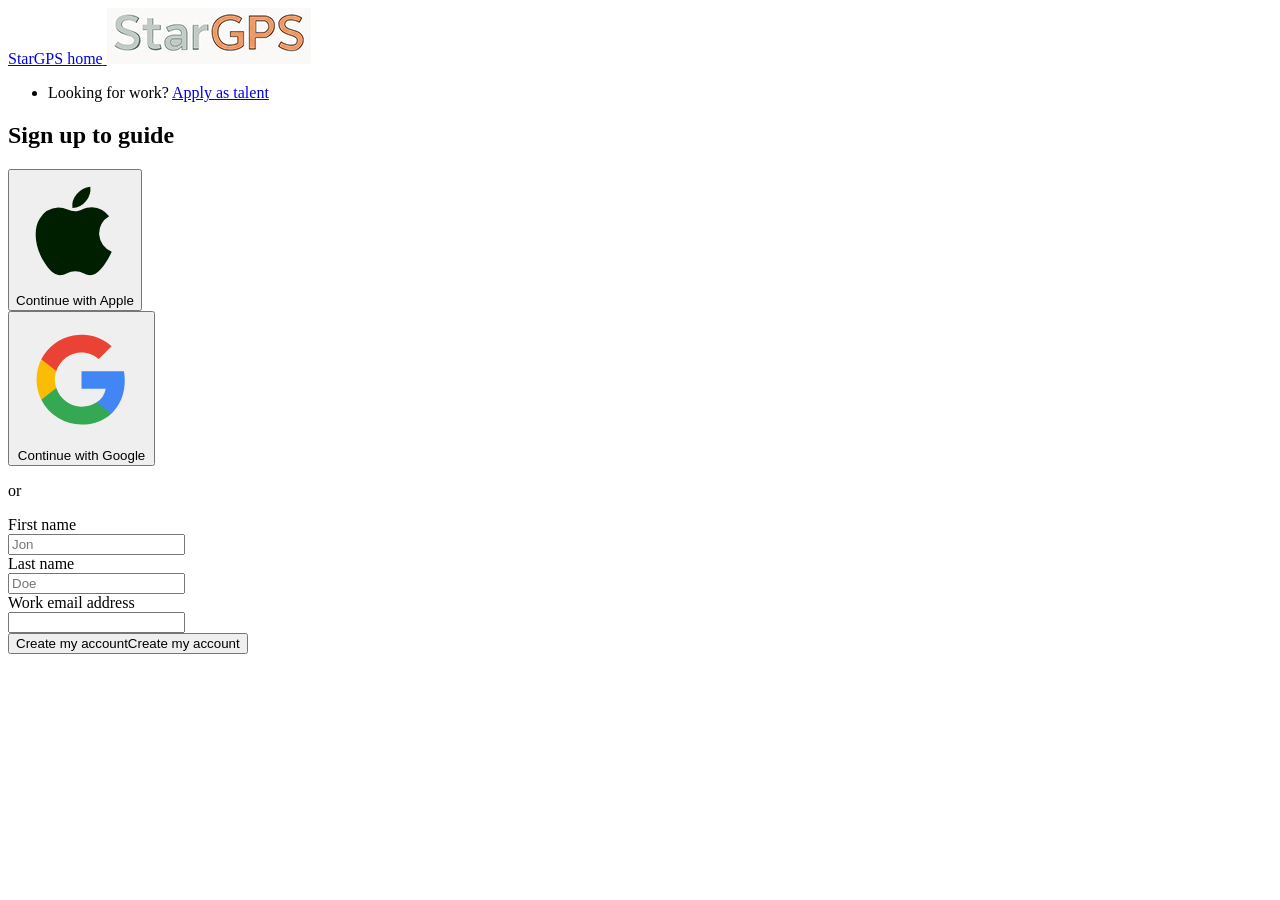
==== commit 8f7ffd7c: "Got Signup to push to API" ====
--- a/client/signup/index.html
+++ b/client/signup/index.html
@@ -1,163 +1,107 @@
 <!doctype html>
 <html lang="en" theme="air-3-0">
-  <head>
-    <meta charset="UTF-8" />
-    <meta name="viewport" content="width=device-width, initial-scale=1" />
-    <script type="module" src="./source/ui.js"></script>
-    <title>Create an account to book expedition guides</title>
-    <link rel="stylesheet" href="star-gps-signup.css" />
-    <link rel="preconnect" href="https://fonts.googleapis.com" />
-    <link rel="preconnect" href="https://fonts.gstatic.com" crossorigin />
-    <link
-      href="https://fonts.googleapis.com/css2?family=Instrument+Sans:ital,wght@0,400..700;1,400..700&display=swap"
-      rel="stylesheet"
-    />
-  </head>
 
-  <body theme="air-3-0">
-    <!-- Nav only: this container is position:fixed — do NOT put page content here -->
-    <div class="microapp-slot-top">
-      <div
-        class="ma-scope_visitor-skinny"
-        data-app="visitor-skinny"
-        id="visitor-skinny-app-container"
-        theme="air-3-0"
-      >
-        <header
-          class="nav-scrolled-top"
-          data-internal-app="visitor-skinny"
-          data-qa="visitor-skinny-nav"
-          id="visitor-skinny-nav"
-        >
-          <div class="visitor-skinny-nav-header">
-            <a
-              class="up-n-link nav-brand"
-              data-cy="brand"
-              href="https://www.example.com/"
-              target="_self"
-            >
-              <span class="sr-only">StarGPS home</span>
-              <span class="nav-logo">
-                <img src="images/stargps-logo.png" alt="StarGPS" />
-              </span>
-            </a>
-          </div>
-          <div class="visitor-skinny-nav-center"></div>
-          <nav aria-label="Primary">
-            <ul class="visitor-skinny-nav-right">
-              <li>
-                <span class="nav-d-none nav-d-lg-inline">Looking for work?</span>
-                <a
-                  class="up-n-link nav-air3-btn nav-air3-btn-link nav-d-none nav-d-lg-inline-flex pr-0"
-                  href="https://www.example.com/nx/signup/?dest=home"
-                >
-                  Apply as talent
-                </a>
-              </li>
-            </ul>
-          </nav>
-        </header>
-      </div>
+<head>
+  <meta charset="UTF-8" />
+  <meta name="viewport" content="width=device-width, initial-scale=1" />
+  <script type="module" src="./source/ui.js"></script>
+  <title>Create an account to book expedition guides</title>
+  <link rel="stylesheet" href="star-gps-signup.css" />
+  <link rel="preconnect" href="https://fonts.googleapis.com" />
+  <link rel="preconnect" href="https://fonts.gstatic.com" crossorigin />
+  <link href="https://fonts.googleapis.com/css2?family=Instrument+Sans:ital,wght@0,400..700;1,400..700&display=swap"
+    rel="stylesheet" />
+</head>
+
+<body theme="air-3-0">
+  <div class="microapp-slot-top">
+    <div class="ma-scope_visitor-skinny" data-app="visitor-skinny" id="visitor-skinny-app-container" theme="air-3-0">
+      <header class="nav-scrolled-top" data-internal-app="visitor-skinny" data-qa="visitor-skinny-nav"
+        id="visitor-skinny-nav">
+        <div class="visitor-skinny-nav-header">
+          <a class="up-n-link nav-brand" data-cy="brand" href="https://www.example.com/" target="_self">
+            <span class="sr-only">StarGPS home</span>
+            <span class="nav-logo">
+              <img src="images/stargps-logo.png" alt="StarGPS" />
+            </span>
+          </a>
+        </div>
+        <div class="visitor-skinny-nav-center"></div>
+        <nav aria-label="Primary">
+          <ul class="visitor-skinny-nav-right">
+            <li>
+              <span class="nav-d-none nav-d-lg-inline">Looking for work?</span>
+              <a class="up-n-link nav-air3-btn nav-air3-btn-link nav-d-none nav-d-lg-inline-flex pr-0"
+                href="https://www.example.com/nx/signup/?dest=home">
+                Apply as talent
+              </a>
+            </li>
+          </ul>
+        </nav>
+      </header>
     </div>
+  </div>
 
-    <!-- Page content must be a sibling of the fixed nav, not a child -->
-    <div id="__nuxt">
-      <div id="__layout">
-        <div class="layout-container">
-          <div class="layout">
-            <div class="visitor-skinny-app-loader"></div>
-            <main id="main" tabindex="-1">
-              <div>
-                <div
-                  class="container air3-grid-container"
-                  data-v-27736af6=""
-                  id="signup-redesigned-form"
-                >
-                  <div
-                    aria-live="polite"
-                    class="sr-only"
-                    data-v-27736af6=""
-                    id="loading-status"
-                    role="status"
-                  ></div>
-                  <div class="page-container" data-v-27736af6="">
-                    <div
-                      class="page-card mt-8x my-md-10x mb-0 mb-md-10x py-0"
-                      data-v-27736af6=""
-                    >
-                      <h2
-                        class="text-center display-rebrand my-6x"
-                        data-v-27736af6=""
-                      >
-                        <div data-v-27736af6="">
-                          <span data-v-27736af6="">Sign up to guide</span>
+  <div id="__nuxt">
+    <div id="__layout">
+      <div class="layout-container">
+        <div class="layout">
+          <div class="visitor-skinny-app-loader"></div>
+          <main id="main" tabindex="-1">
+            <div>
+              <div class="container air3-grid-container" data-v-27736af6="" id="signup-redesigned-form">
+                <div aria-live="polite" class="sr-only" data-v-27736af6="" id="loading-status" role="status"></div>
+                <div class="page-container" data-v-27736af6="">
+                  <div class="page-card mt-8x my-md-10x mb-0 mb-md-10x py-0" data-v-27736af6="">
+                    <h2 class="text-center display-rebrand my-6x" data-v-27736af6="">
+                      <div data-v-27736af6="">
+                        <span data-v-27736af6="">Sign up to guide</span>
+                      </div>
+                    </h2>
+                    <div class="text-center" data-v-27736af6=""></div>
+                    <div data-v-27736af6="">
+                      <div class="air3-grid-container my-6x my-md-10x col-gap-4x" data-v-27736af6="">
+                        <div class="span-12 span-md-6 sso-button-container" data-v-27736af6="">
+                          <button class="air3-btn mr-0 apple-sso-button full-width mb-0 air3-btn-primary p-0"
+                            data-v-27736af6="" type="button">
+                            <div class="mr-2x air3-icon sm">
+                              <img src="images/apple-logo-signup.svg" alt="Apple" />
+                            </div>
+                            <span>Continue with Apple</span>
+                          </button>
                         </div>
-                      </h2>
-                      <div class="text-center" data-v-27736af6=""></div>
-                      <div data-v-27736af6="">
-                        <div
-                          class="air3-grid-container my-6x my-md-10x col-gap-4x"
-                          data-v-27736af6=""
-                        >
-                          <div
-                            class="span-12 span-md-6 sso-button-container"
-                            data-v-27736af6=""
-                          >
-                            <button
-                              class="air3-btn mr-0 apple-sso-button full-width mb-0 air3-btn-primary p-0"
-                              data-v-27736af6=""
-                              type="button"
-                            >
-                              <div class="mr-2x air3-icon sm">
-                                <img
-                                  src="images/apple-logo-signup.svg"
-                                  alt="Apple"
-                                />
-                              </div>
-                              <span>Continue with Apple</span>
-                            </button>
-                          </div>
-                          <div
-                            class="span-12 sso-button-container span-md-6"
-                            data-v-27736af6=""
-                          >
-                            <div data-v-27736af6="">
-                              <div>
-                                <div id="up_gsi_button">
-                                  <button
-                                    class="google-sso-static"
-                                    type="button"
-                                  >
-                                    <span class="google-sso-static-logo">
-                                      <img
-                                        src="images/google-logo-signup.svg"
-                                        alt="Google"
-                                      />
-                                    </span>
-                                    <span>Continue with Google</span>
-                                  </button>
-                                </div>
+                        <div class="span-12 sso-button-container span-md-6" data-v-27736af6="">
+                          <div data-v-27736af6="">
+                            <div>
+                              <div id="up_gsi_button">
+                                <button class="google-sso-static" type="button">
+                                  <span class="google-sso-static-logo">
+                                    <img src="images/google-logo-signup.svg" alt="Google" />
+                                  </span>
+                                  <span>Continue with Google</span>
+                                </button>
                               </div>
                             </div>
                           </div>
                         </div>
-                        <p
-                          class="google-sso-separator my-6x"
-                          data-v-27736af6=""
-                        >
-                          <span class="p-0 px-3x" data-v-27736af6=""> or </span>
-                        </p>
                       </div>
+                      <p class="google-sso-separator my-6x" data-v-27736af6="">
+                        <span class="p-0 px-3x" data-v-27736af6=""> or </span>
+                      </p>
+                    </div>
 
-                      <form data-v-27736af6="" id="signupForm-redesigned"></form>
-                    </div>
+                    <form data-v-27736af6="" id="signupForm-redesigned">
+                      <!-- -->
+                    </form>
                   </div>
                 </div>
               </div>
-            </main>
-          </div>
+            </div>
+          </main>
         </div>
       </div>
     </div>
-  </body>
-</html>
+  </div>
+</body>
+
+</html>
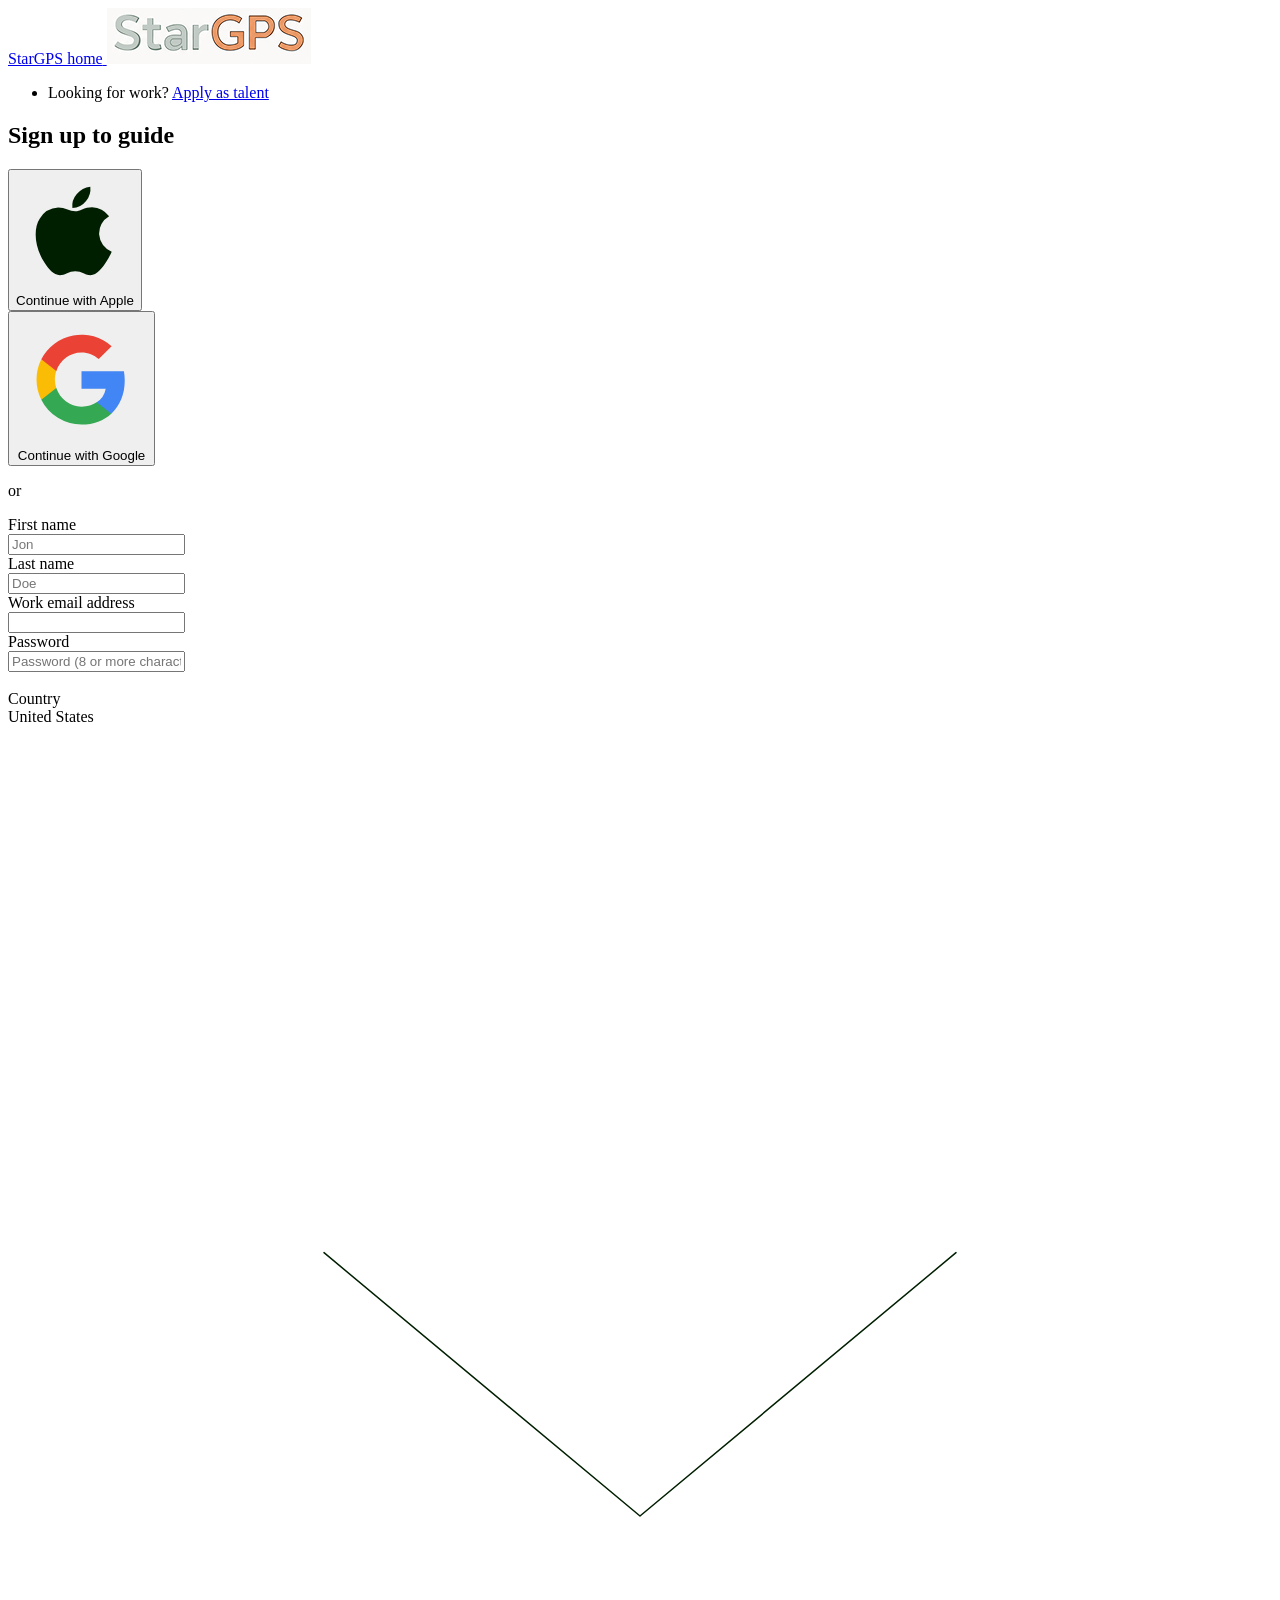
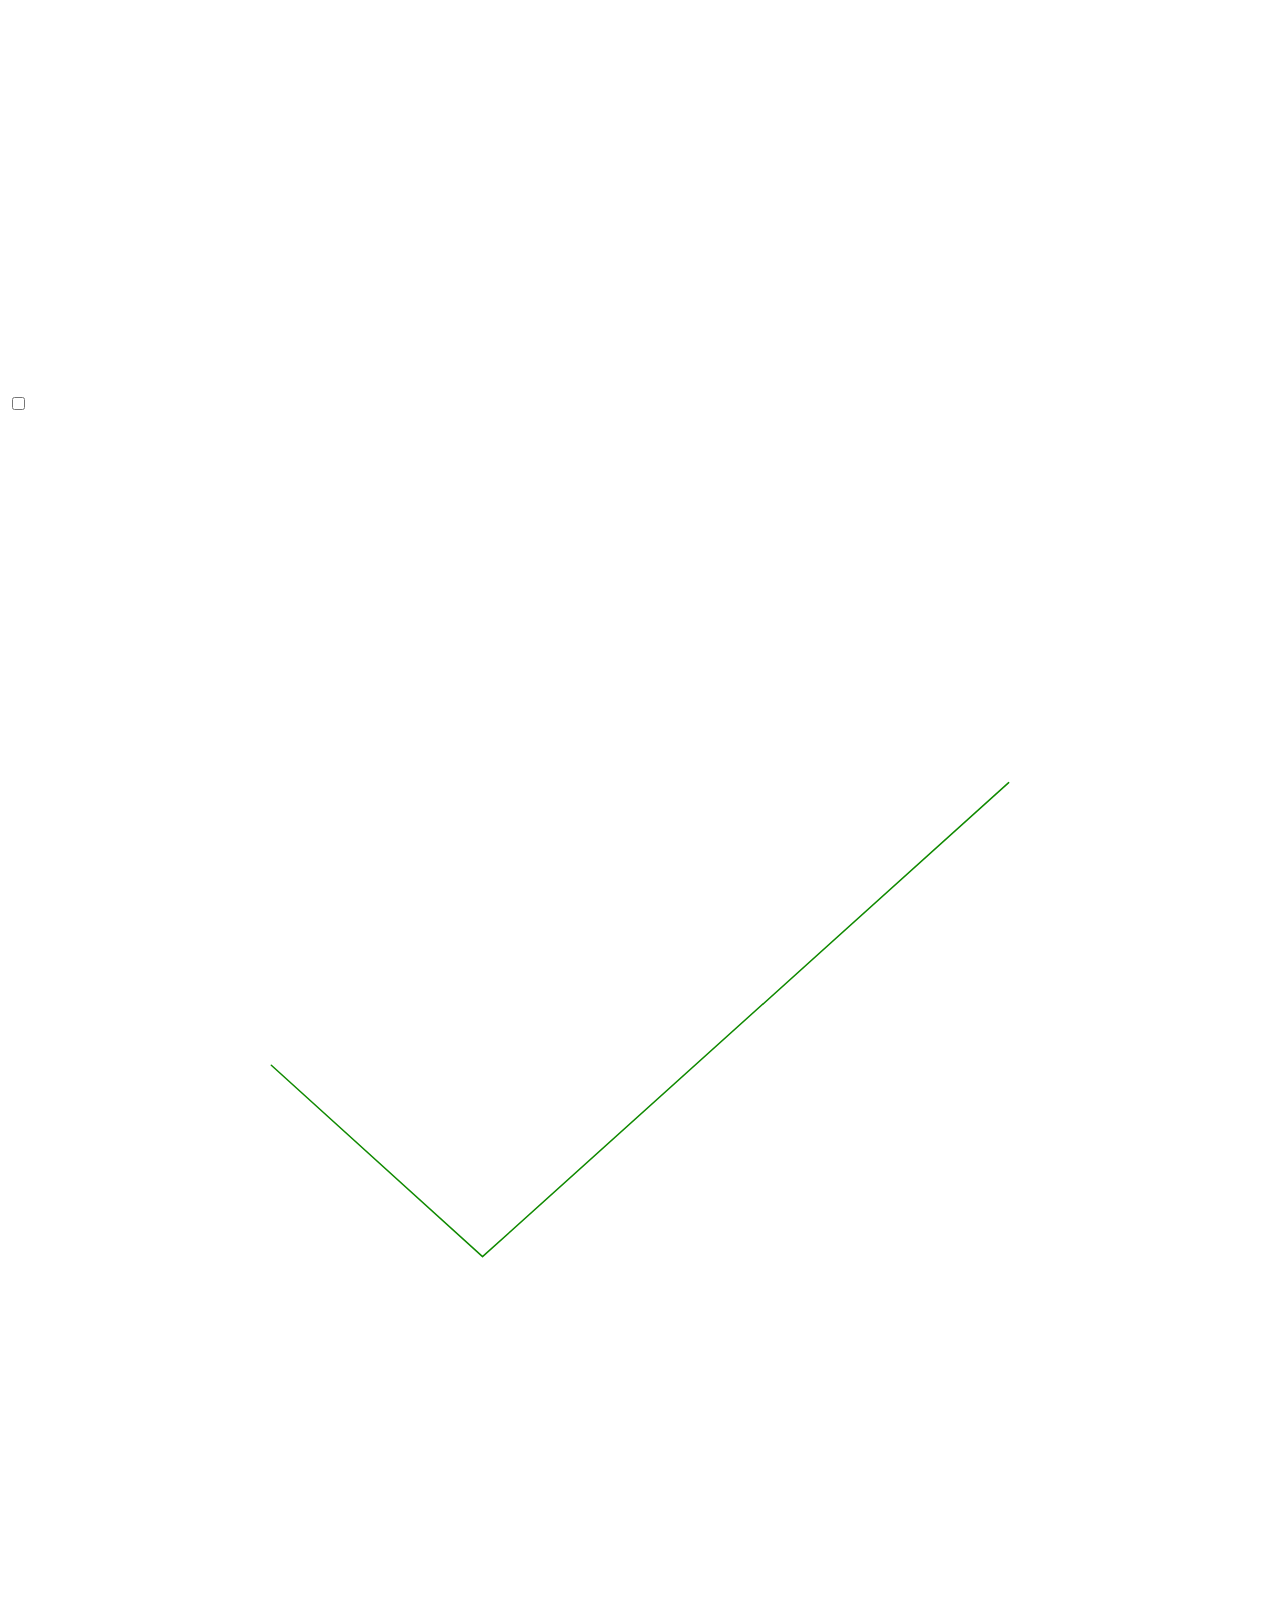
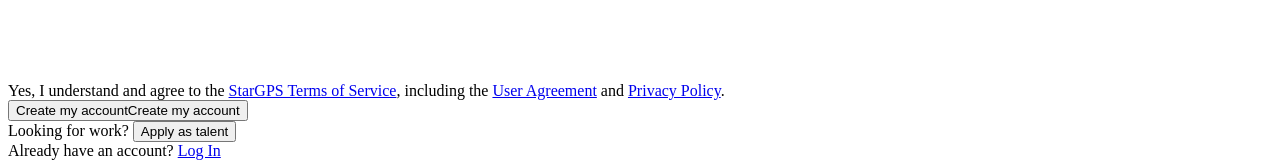
==== commit 37466220: "Refactored ui.js" ====
--- a/client/signup/index.html
+++ b/client/signup/index.html
@@ -14,11 +14,11 @@
 </head>
 
 <body theme="air-3-0">
-  <div class="microapp-slot-top">
-    <div class="ma-scope_visitor-skinny" data-app="visitor-skinny" id="visitor-skinny-app-container" theme="air-3-0">
-      <header class="nav-scrolled-top" data-internal-app="visitor-skinny" data-qa="visitor-skinny-nav"
-        id="visitor-skinny-nav">
-        <div class="visitor-skinny-nav-header">
+  <div class="signup-nav-slot">
+    <div class="signup-nav-scope" data-app="signup-nav" id="signup-nav-container" theme="air-3-0">
+      <header class="nav-scrolled-top" data-internal-app="signup-nav" data-qa="signup-nav"
+        id="signup-nav">
+        <div class="signup-nav-header">
           <a class="up-n-link nav-brand" data-cy="brand" href="https://www.example.com/" target="_self">
             <span class="sr-only">StarGPS home</span>
             <span class="nav-logo">
@@ -26,9 +26,9 @@
             </span>
           </a>
         </div>
-        <div class="visitor-skinny-nav-center"></div>
+        <div class="signup-nav-center"></div>
         <nav aria-label="Primary">
-          <ul class="visitor-skinny-nav-right">
+          <ul class="signup-nav-right">
             <li>
               <span class="nav-d-none nav-d-lg-inline">Looking for work?</span>
               <a class="up-n-link nav-air3-btn nav-air3-btn-link nav-d-none nav-d-lg-inline-flex pr-0"
@@ -42,36 +42,36 @@
     </div>
   </div>
 
-  <div id="__nuxt">
-    <div id="__layout">
+  <div id="signup-app">
+    <div id="signup-layout">
       <div class="layout-container">
         <div class="layout">
-          <div class="visitor-skinny-app-loader"></div>
+          <div class="signup-app-loader"></div>
           <main id="main" tabindex="-1">
             <div>
-              <div class="container air3-grid-container" data-v-27736af6="" id="signup-redesigned-form">
-                <div aria-live="polite" class="sr-only" data-v-27736af6="" id="loading-status" role="status"></div>
-                <div class="page-container" data-v-27736af6="">
-                  <div class="page-card mt-8x my-md-10x mb-0 mb-md-10x py-0" data-v-27736af6="">
-                    <h2 class="text-center display-rebrand my-6x" data-v-27736af6="">
-                      <div data-v-27736af6="">
-                        <span data-v-27736af6="">Sign up to guide</span>
+              <div class="container air3-grid-container" data-signup-scope="" id="signup-form-section">
+                <div aria-live="polite" class="sr-only" data-signup-scope="" id="loading-status" role="status"></div>
+                <div class="page-container" data-signup-scope="">
+                  <div class="page-card mt-8x my-md-10x mb-0 mb-md-10x py-0" data-signup-scope="">
+                    <h2 class="text-center display-title my-6x" data-signup-scope="">
+                      <div data-signup-scope="">
+                        <span data-signup-scope="">Sign up to guide</span>
                       </div>
                     </h2>
-                    <div class="text-center" data-v-27736af6=""></div>
-                    <div data-v-27736af6="">
-                      <div class="air3-grid-container my-6x my-md-10x col-gap-4x" data-v-27736af6="">
-                        <div class="span-12 span-md-6 sso-button-container" data-v-27736af6="">
+                    <div class="text-center" data-signup-scope=""></div>
+                    <div data-signup-scope="">
+                      <div class="air3-grid-container my-6x my-md-10x col-gap-4x" data-signup-scope="">
+                        <div class="span-12 span-md-6 sso-button-container" data-signup-scope="">
                           <button class="air3-btn mr-0 apple-sso-button full-width mb-0 air3-btn-primary p-0"
-                            data-v-27736af6="" type="button">
+                            data-signup-scope="" type="button">
                             <div class="mr-2x air3-icon sm">
                               <img src="images/apple-logo-signup.svg" alt="Apple" />
                             </div>
                             <span>Continue with Apple</span>
                           </button>
                         </div>
-                        <div class="span-12 sso-button-container span-md-6" data-v-27736af6="">
-                          <div data-v-27736af6="">
+                        <div class="span-12 sso-button-container span-md-6" data-signup-scope="">
+                          <div data-signup-scope="">
                             <div>
                               <div id="up_gsi_button">
                                 <button class="google-sso-static" type="button">
@@ -85,12 +85,12 @@
                           </div>
                         </div>
                       </div>
-                      <p class="google-sso-separator my-6x" data-v-27736af6="">
-                        <span class="p-0 px-3x" data-v-27736af6=""> or </span>
+                      <p class="google-sso-separator my-6x" data-signup-scope="">
+                        <span class="p-0 px-3x" data-signup-scope=""> or </span>
                       </p>
                     </div>
 
-                    <form data-v-27736af6="" id="signupForm-redesigned">
+                    <form data-signup-scope="" id="signup-form">
                       <!-- -->
                     </form>
                   </div>
@@ -104,4 +104,4 @@
   </div>
 </body>
 
-</html>+</html>
